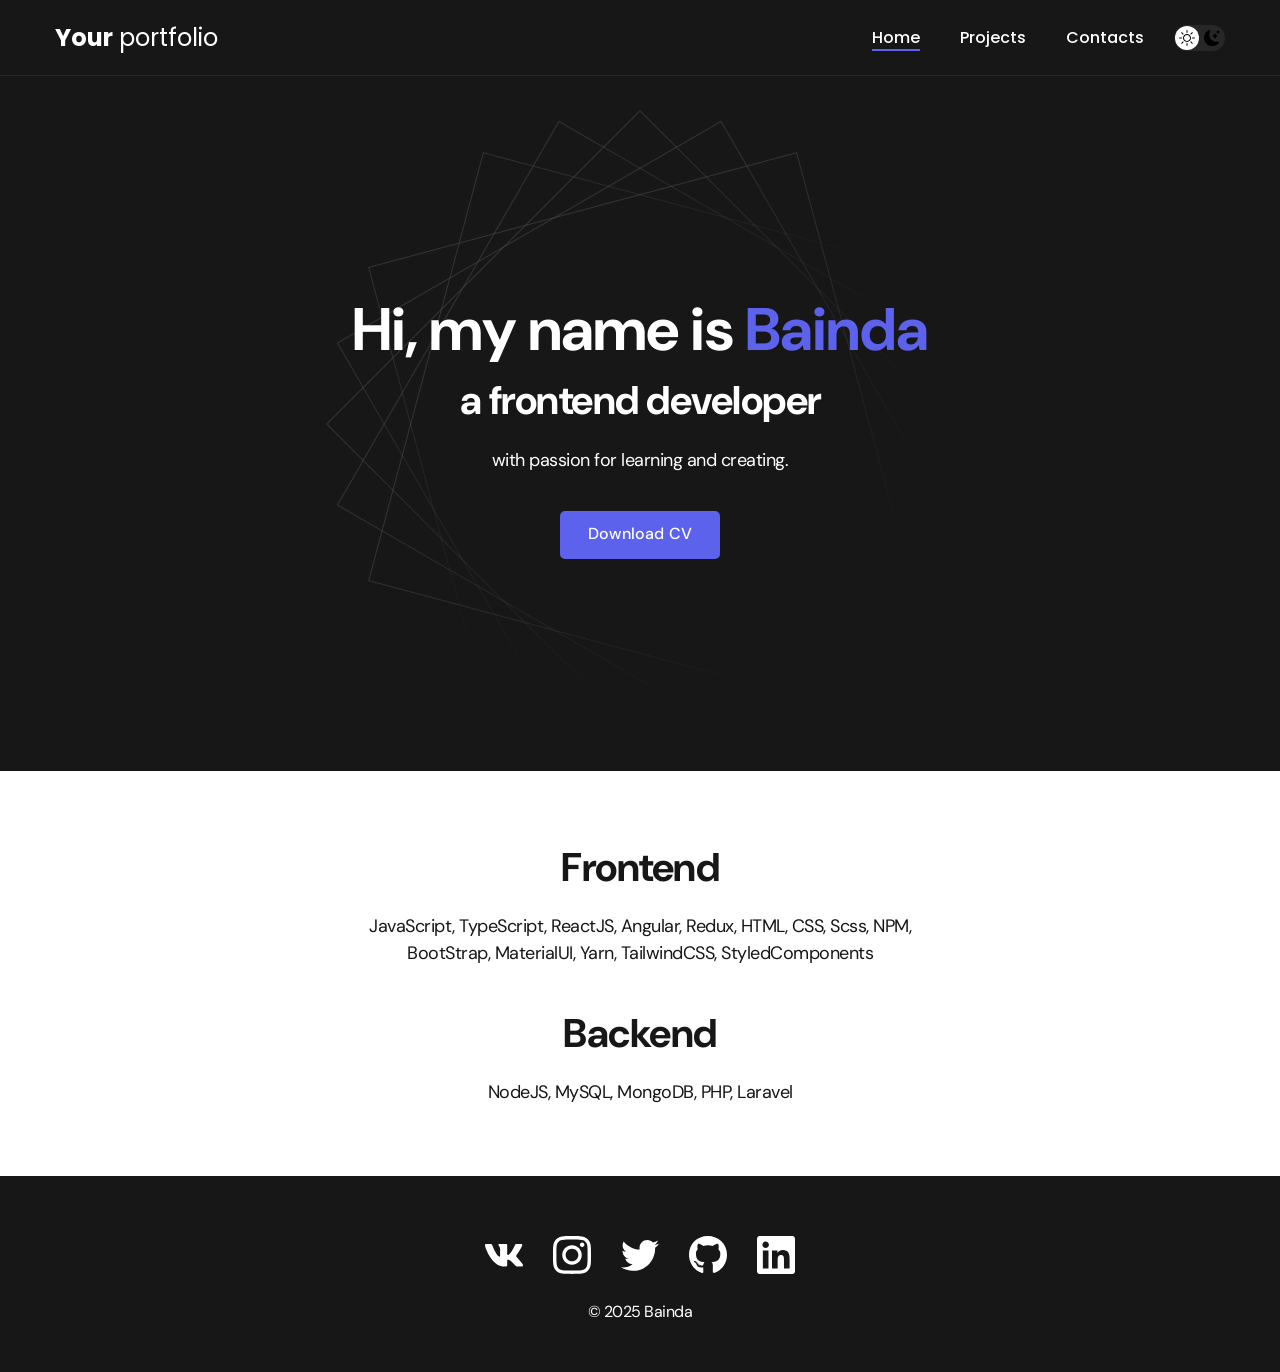
==== index.html @ 2c96b7da "该提交初始化了项目，添加了必要的文件和目录。" ====
<!DOCTYPE html>
<html lang="en">
  <head>
    <!-- Meta tags for character set, compatibility, and responsive design -->
    <meta charset="UTF-8" />
    <meta http-equiv="X-UA-Compatible" content="IE=edge" />
    <meta name="viewport" content="width=device-width, initial-scale=1.0" />
    <title>Your Portfolio</title>
    <!-- Link to external CSS file -->
    <link rel="stylesheet" href="./css/main.css" />
  </head>
  <body>
    <!-- Navigation bar -->
    <nav class="nav">
      <div class="container">
        <div class="nav-row">
          <!-- Logo with link to the homepage -->
          <a href="./index.html" class="logo"
            ><strong>Your</strong> portfolio</a
          >

          <!-- Dark mode toggle button -->
          <button class="dark-mode-btn">
            <!-- Icons for light and dark mode -->
            <img
              src="./img/icons/sun.svg"
              alt="Light mode"
              class="dark-mode-btn__icon"
            />
            <img
              src="./img/icons/moon.svg"
              alt="Dark mode"
              class="dark-mode-btn__icon"
            />
          </button>

          <!-- Navigation links -->
          <ul class="nav-list">
            <li class="nav-list__item">
              <a
                href="./index.html"
                class="nav-list__link nav-list__link--active"
                >Home</a
              >
            </li>
            <li class="nav-list__item">
              <a href="./projects.html" class="nav-list__link">Projects</a>
            </li>
            <li class="nav-list__item">
              <a href="./contacts.html" class="nav-list__link">Contacts</a>
            </li>
          </ul>
        </div>
      </div>
    </nav>

    <!-- Header section -->
    <header class="header">
      <div class="header__wrapper">
        <h1 class="header__title">
          <strong>Hi, my name is <em>Bainda</em></strong
          ><br />
          a frontend developer
        </h1>
        <div class="header__text">
          <p>with passion for learning and creating.</p>
        </div>
        <!-- Link to download CV -->
        <a href="./path/to/your-cv.pdf" class="btn" download>Download CV</a>
      </div>
    </header>

    <!-- Main content section -->
    <main class="section">
      <div class="container">
        <ul class="content-list">
          <!-- Frontend skills list -->
          <li class="content-list__item">
            <h2 class="title-2">Frontend</h2>
            <p>
              JavaScript, TypeScript, ReactJS, Angular, Redux, HTML, CSS, Scss,
              NPM, BootStrap, MaterialUI, Yarn, TailwindCSS, StyledComponents
            </p>
          </li>
          <!-- Backend skills list -->
          <li class="content-list__item">
            <h2 class="title-2">Backend</h2>
            <p>NodeJS, MySQL, MongoDB, PHP, Laravel</p>
          </li>
        </ul>
      </div>
    </main>

    <!-- Footer section -->
    <footer class="footer">
      <div class="container">
        <div class="footer__wrapper">
          <!-- Social media links -->
          <ul class="social">
            <li class="social__item">
              <a href="#!"><img src="./img/icons/vk.svg" alt="Link" /></a>
            </li>
            <li class="social__item">
              <a href="#!"
                ><img src="./img/icons/instagram.svg" alt="Link"
              /></a>
            </li>
            <li class="social__item">
              <a href="#!"><img src="./img/icons/twitter.svg" alt="Link" /></a>
            </li>
            <li class="social__item">
              <a href="#!"><img src="./img/icons/gitHub.svg" alt="Link" /></a>
            </li>
            <li class="social__item">
              <a href="#!"><img src="./img/icons/linkedIn.svg" alt="Link" /></a>
            </li>
          </ul>
          <!-- Copyright information -->
          <div class="copyright">
            <p>© 2025 Bainda</p>
          </div>
        </div>
      </div>
    </footer>

    <!-- Link to external JavaScript file -->
    <script src="./js/main.js"></script>
  </body>
</html>
---- css/main.css ----
@import "./reset.css";
@import url("https://fonts.googleapis.com/css2?family=DM+Sans:wght@400;500;700&family=Poppins:wght@400;500;700&display=swap");

:root {
  /* Colors */
  --blackpure: #000;
  --black: #171718;
  --black-border: #26292d;
  --white: #fff;
  --purple: #5c62ec;

  /* Nav */
  --nav-bg: var(--black);
  --nav-border: var(--black-border);
  --nav-text: var(--white);

  /* Header */
  --header-bg: var(--black);
  --header-text: var(--white);

  /* Footer */
  --footer-bg: var(--black);
  --footer-text: var(--white);

  /* Light mode */
  --page-bg: var(--white);
  --text-color: var(--black);
  --accent: var(--purple);
  --title-1: var(--accent);

  --project-card-bg: var(--white);
  --project-card-text: var(--black);
  --box-shadow: 0px 5px 35px rgba(0, 0, 0, 0.25);
}

.dark {
  /* Dark mode */
  --page-bg: #252526;
  --text-color: var(--white);

  --title-1: var(--white);

  --project-card-bg: var(--black);
  --project-card-text: var(--white);
  --box-shadow: 0px 5px 35px rgba(0, 0, 0, 0.8);
}

html,
body {
  display: flex;
  flex-direction: column;
  min-height: 100vh;

  font-family: "DM Sans", sans-serif;
  letter-spacing: -0.5px;

  /* Light mode */
  background-color: var(--page-bg);
  color: var(--text-color);
}

/* General */

.container {
  margin: 0 auto;
  padding: 0 15px;
  max-width: 1200px;
}

.none {
  display: none !important;
}

.section {
  padding: 70px 0;
}

.title-1 {
  margin-bottom: 60px;

  font-size: 60px;
  font-weight: 700;
  line-height: 1.3;
  color: var(--title-1);
  text-align: center;
}

.title-2 {
  margin-bottom: 20px;

  font-size: 40px;
  font-weight: 700;
  line-height: 1.3;
}

/* Nav */

.nav {
  padding: 20px 0;
  background-color: var(--nav-bg);
  border-bottom: 1px solid var(--nav-border);
  color: var(--nav-text);
  letter-spacing: normal;
}

.nav-row {
  display: flex;
  justify-content: flex-end;
  align-items: center;
  column-gap: 30px;
  row-gap: 20px;
  flex-wrap: wrap;
}

.logo {
  margin-right: auto;
  color: var(--nav-text);
  font-size: 24px;
  font-family: "Poppins", sans-serif;
}

.logo strong {
  font-weight: 700;
}

.nav-list {
  display: flex;
  flex-wrap: wrap;
  row-gap: 10px;
  align-items: center;
  column-gap: 40px;
  font-size: 16px;
  font-weight: 500;
  font-family: "Poppins", sans-serif;
}

.nav-list__link {
  color: var(--nav-text);
  transition: opacity 0.2s ease-in;
}

.nav-list__link:hover {
  opacity: 0.8;
}

.nav-list__link--active {
  position: relative;
}

.nav-list__link--active::before {
  content: "";

  position: absolute;
  left: 0;
  top: 100%;

  display: block;
  height: 2px;
  width: 100%;
  background-color: var(--accent);
}

/* Dark mode btn */

.dark-mode-btn {
  order: 9;

  position: relative;
  display: flex;
  justify-content: space-between;

  width: 51px;
  height: 26px;
  padding: 5px;

  border-radius: 50px;
  background-color: #272727;
}

.dark-mode-btn::before {
  content: "";

  position: absolute;
  top: 1px;
  left: 1px;

  display: block;
  width: 24px;
  height: 24px;

  border-radius: 50%;
  background-color: #fff;

  transition: left 0.2s ease-in;
}

.dark-mode-btn--active::before {
  left: 26px;
}

.dark-mode-btn__icon {
  position: relative;
  z-index: 9;
}

/* Header */

.header {
  padding: 40px 0;
  min-height: 695px;

  display: flex;
  justify-content: center;
  align-items: center;

  background-color: var(--header-bg);
  background-image: url("./../img/header-bg.png");
  background-repeat: no-repeat;
  background-size: auto;
  background-position: center center;

  color: var(--header-text);
  text-align: center;
}

.header__wrapper {
  padding: 0 15px;
  max-width: 660px;
}

.header__title {
  margin-bottom: 20px;
  font-size: 40px;
  font-weight: 700;
  line-height: 1.4;
}

.header__title strong {
  font-size: 60px;
  font-weight: 700;
}

.header__title em {
  font-style: normal;
  color: var(--accent);
}

.header__text {
  margin-bottom: 40px;
  font-size: 18px;
  line-height: 1.333;
}

.header__text p + p {
  margin-top: 0.5em;
}

/* Btn */

.btn {
  display: inline-block;
  height: 48px;
  padding: 12px 28px;

  border-radius: 5px;
  background-color: var(--accent);
  color: var(--white);
  letter-spacing: 0.15px;
  font-size: 16px;
  font-weight: 500;

  transition: opacity 0.2s ease-in;
}

.btn:hover {
  opacity: 0.8;
}

.btn:active {
  position: relative;
  top: 1px;
}

/* Btn outline */

.btn-outline {
  display: flex;
  column-gap: 10px;
  align-items: center;

  height: 48px;
  padding: 12px 20px;

  border-radius: 5px;
  border: 1px solid #000;
  background-color: #fff;
  color: #000;

  transition: opacity 0.2s ease-in;
}

.btn-outline:hover {
  opacity: 0.8;
}

.btn-outline:active {
  position: relative;
  top: 1px;
}

/* Projects  */

.projects {
  display: flex;
  justify-content: center;
  flex-wrap: wrap;
  column-gap: 30px;
  row-gap: 30px;
}

.project {
  max-width: 370px;
  background-color: var(--project-card-bg);
  box-shadow: var(--box-shadow);
  border-radius: 10px;
}

.project__img {
  border-radius: 10px;
}

.project__title {
  padding: 15px 20px 25px;
  font-weight: 700;
  font-size: 24px;
  line-height: 1.3;
  color: var(--project-card-text);
}

/* Project details */

.project-details {
  margin: 0 auto;
  max-width: 865px;

  display: flex;
  flex-direction: column;
  align-items: center;

  text-align: center;
}

.project-details__cover {
  max-width: 100%;
  margin-bottom: 40px;

  box-shadow: var(--box-shadow);
  border-radius: 10px;
}

.project-details__desc {
  margin-bottom: 30px;

  font-weight: 700;
  font-size: 24px;
  line-height: 1.3;
}

/* Content list */

.content-list {
  margin: 0 auto;
  max-width: 570px;
  display: flex;
  flex-direction: column;
  align-items: center;
  row-gap: 40px;
  text-align: center;
}

.content-list a {
  color: var(--accent);
}

.content-list__item {
  font-size: 18px;
  line-height: 1.5;
}

.content-list__item p + p {
  margin-top: 0.5em;
}

/* Footer */

.footer {
  margin-top: auto;
  padding: 60px 0 50px;
  background-color: var(--footer-bg);
  color: var(--footer-text);
}

.footer__wrapper {
  display: flex;
  flex-direction: column;
  align-items: center;
  row-gap: 27px;
}

.social {
  display: flex;
  column-gap: 30px;
  align-items: center;
}

.copyright {
  font-size: 16px;
}

.copyright p + p {
  margin-top: 0.5em;
}

@media (max-width: 620px) {
  /* Header  */

  .header {
    min-height: unset;
  }

  .header__title {
    font-size: 30px;
  }

  .header__title strong {
    font-size: 40px;
  }

  /* Nav */

  .nav-row {
    justify-content: space-between;
  }

  .dark-mode-btn {
    order: 0;
  }

  /* General */

  .section {
    padding: 40px 0;
  }

  .title-1 {
    margin-bottom: 30px;
    font-size: 40px;
  }

  .title-2 {
    margin-bottom: 10px;
    font-size: 30px;
  }

  /* Projects */

  .project__title {
    font-size: 22px;
  }

  /* Project page */

  .project-details__desc {
    margin-bottom: 20px;
    font-size: 22px;
  }

  /* Content List */

  .content-list {
    row-gap: 20px;
  }

  .content-list__item {
    font-size: 16px;
  }

  /* Footer */

  .footer {
    padding: 40px 0 30px;
  }

  .footer__wrapper {
    row-gap: 20px;
  }

  /* Social */

  .social {
    column-gap: 20px;
  }

  .social__item {
    width: 28px;
  }
}

/* Custom scrollbar styles */
::-webkit-scrollbar {
  width: 8px;
}

::-webkit-scrollbar-track {
  background: #1a1a1a;
}

::-webkit-scrollbar-thumb {
  background: #333;
  border-radius: 8px;
  box-shadow: 0 0 4px rgba(0, 0, 0, 0.5);
}

::-webkit-scrollbar-thumb:hover {
  background: #4d4d4d;
}
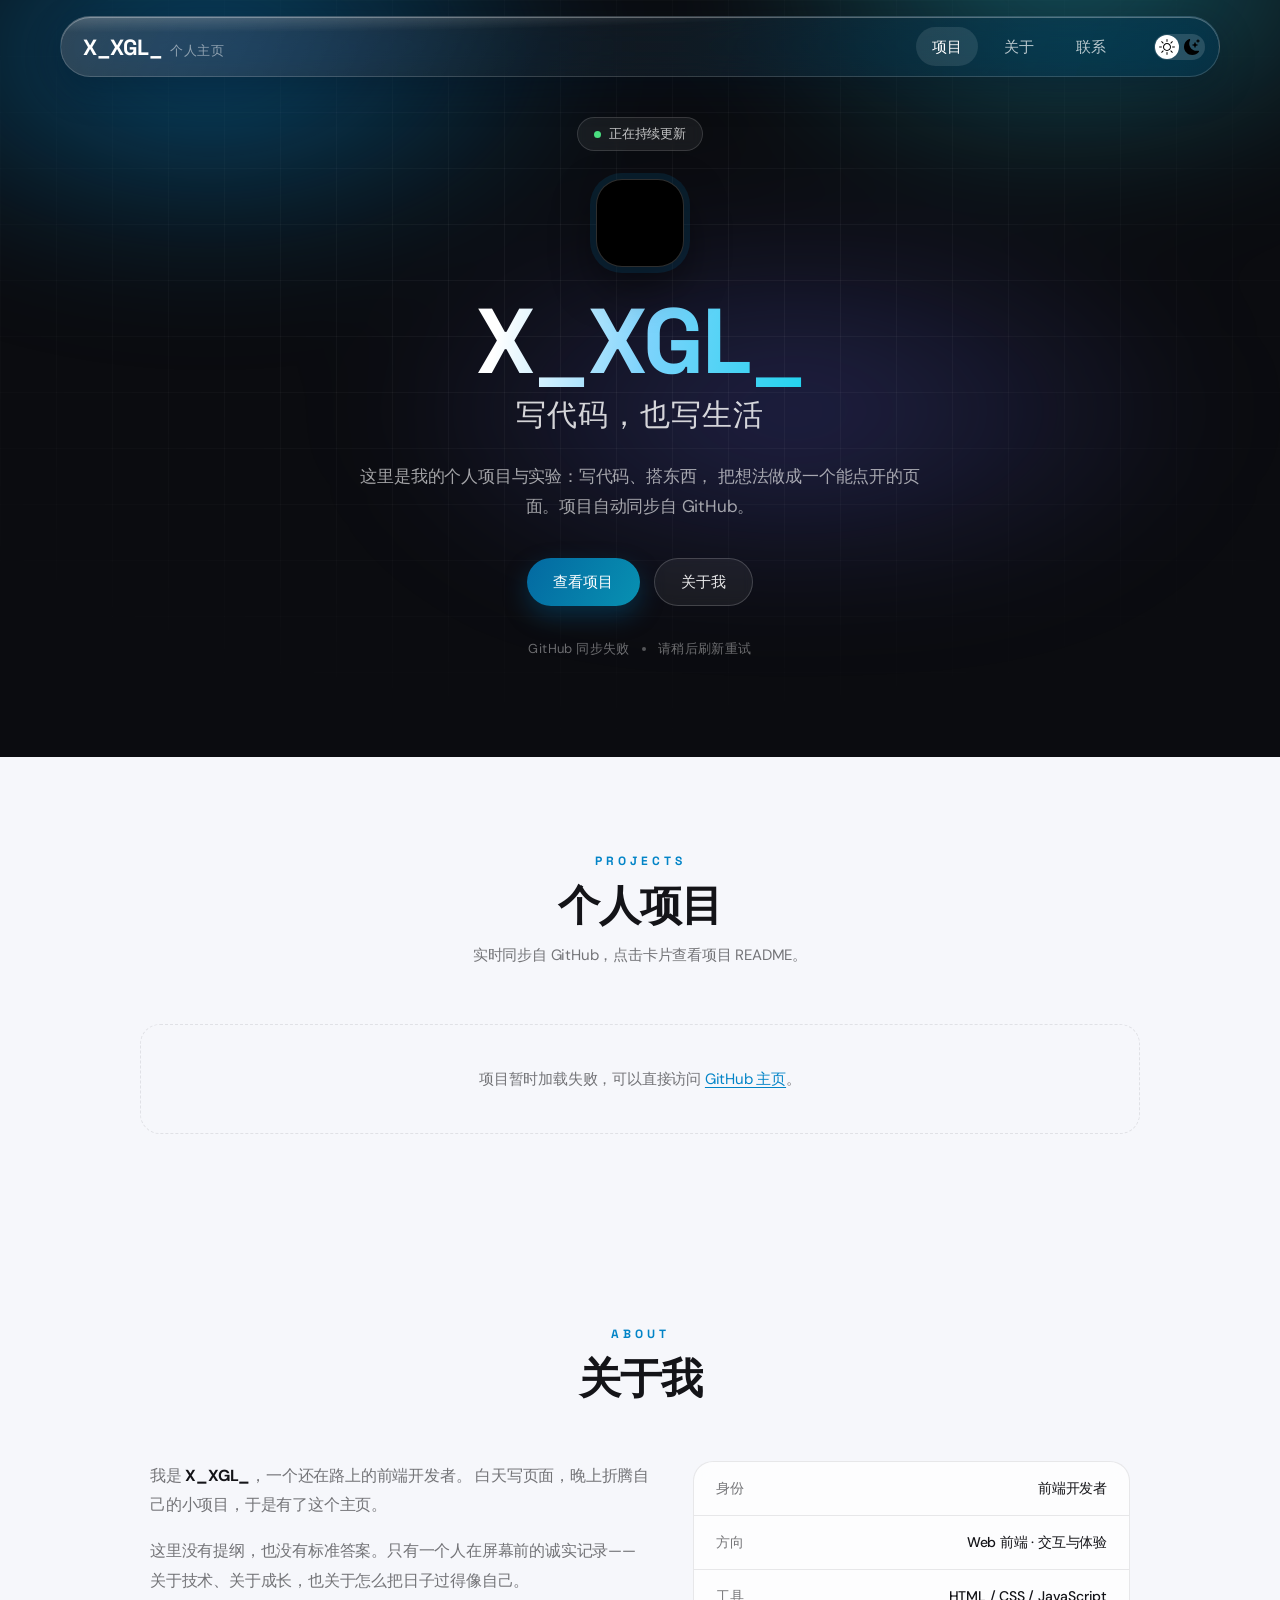
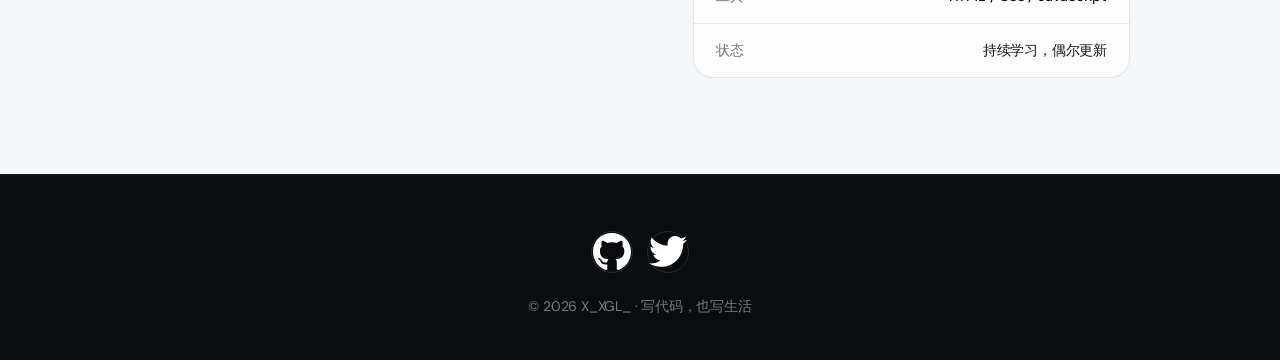
==== commit 3ca3dd94: "重构网站" ====
--- a/index.html
+++ b/index.html
@@ -1,11 +1,14 @@
 <!DOCTYPE html>
-<html lang="en">
+<html lang="zh-CN">
   <head>
     <!-- Meta tags for character set, compatibility, and responsive design -->
     <meta charset="UTF-8" />
     <meta http-equiv="X-UA-Compatible" content="IE=edge" />
     <meta name="viewport" content="width=device-width, initial-scale=1.0" />
-    <title>Your Portfolio</title>
+    <meta name="description" content="X_XGL_ 的个人主页：前端项目与实验记录。" />
+    <title>X_XGL_ | 个人主页</title>
+    <!-- Favicon -->
+    <link rel="icon" type="image/svg+xml" href="./img.svg" />
     <!-- Link to external CSS file -->
     <link rel="stylesheet" href="./css/main.css" />
   </head>
@@ -16,8 +19,25 @@
         <div class="nav-row">
           <!-- Logo with link to the homepage -->
           <a href="./index.html" class="logo"
-            ><strong>Your</strong> portfolio</a
+            ><strong>X_XGL_</strong><span class="logo__sub">个人主页</span></a
           >
+
+          <!-- Navigation links -->
+          <ul class="nav-list">
+            <li class="nav-list__item">
+              <a
+                href="#projects"
+                class="nav-list__link nav-list__link--active"
+                >项目</a
+              >
+            </li>
+            <li class="nav-list__item">
+              <a href="#about" class="nav-list__link">关于</a>
+            </li>
+            <li class="nav-list__item">
+              <a href="./contacts.html" class="nav-list__link">联系</a>
+            </li>
+          </ul>
 
           <!-- Dark mode toggle button -->
           <button class="dark-mode-btn">
@@ -33,63 +53,127 @@
               class="dark-mode-btn__icon"
             />
           </button>
-
-          <!-- Navigation links -->
-          <ul class="nav-list">
-            <li class="nav-list__item">
-              <a
-                href="./index.html"
-                class="nav-list__link nav-list__link--active"
-                >Home</a
-              >
-            </li>
-            <li class="nav-list__item">
-              <a href="./projects.html" class="nav-list__link">Projects</a>
-            </li>
-            <li class="nav-list__item">
-              <a href="./contacts.html" class="nav-list__link">Contacts</a>
-            </li>
-          </ul>
         </div>
       </div>
     </nav>
 
-    <!-- Header section -->
-    <header class="header">
-      <div class="header__wrapper">
-        <h1 class="header__title">
-          <strong>Hi, my name is <em>Bainda</em></strong
-          ><br />
-          a frontend developer
+    <!-- Hero section -->
+    <header class="hero">
+      <div class="hero__glow" aria-hidden="true"></div>
+      <div class="hero__grid-bg" aria-hidden="true"></div>
+      <div class="container hero__inner">
+        <div class="hero__badge">
+          <span class="hero__dot"></span>正在持续更新
+        </div>
+        <img src="./img.svg" alt="X_XGL_ 头像" class="hero__avatar" />
+        <h1 class="hero__title">
+          <span class="hero__name">X_XGL_</span>
+          <span class="hero__line">写代码，也写生活</span>
         </h1>
-        <div class="header__text">
-          <p>with passion for learning and creating.</p>
-        </div>
-        <!-- Link to download CV -->
-        <a href="./path/to/your-cv.pdf" class="btn" download>Download CV</a>
+        <p class="hero__desc">
+          这里是我的个人项目与实验：写代码、搭东西，
+          把想法做成一个能点开的页面。项目自动同步自 GitHub。
+        </p>
+        <div class="hero__actions">
+          <a class="btn" href="#projects">查看项目</a>
+          <a class="btn btn-ghost" href="#about">关于我</a>
+        </div>
+        <div class="hero__meta">
+          <span id="heroUpdated">正在同步 GitHub</span>
+          <span class="hero__meta-divider"></span>
+          <span id="heroCount">项目加载中…</span>
+        </div>
       </div>
     </header>
 
-    <!-- Main content section -->
-    <main class="section">
-      <div class="container">
-        <ul class="content-list">
-          <!-- Frontend skills list -->
-          <li class="content-list__item">
-            <h2 class="title-2">Frontend</h2>
-            <p>
-              JavaScript, TypeScript, ReactJS, Angular, Redux, HTML, CSS, Scss,
-              NPM, BootStrap, MaterialUI, Yarn, TailwindCSS, StyledComponents
+    <!-- Projects -->
+    <main>
+      <section class="section" id="projects">
+        <div class="container">
+          <div class="section-head reveal">
+            <p class="section-eyebrow">PROJECTS</p>
+            <h2 class="section-title">个人项目</h2>
+            <p class="section-sub">
+              实时同步自 GitHub，点击卡片查看项目 README。
             </p>
-          </li>
-          <!-- Backend skills list -->
-          <li class="content-list__item">
-            <h2 class="title-2">Backend</h2>
-            <p>NodeJS, MySQL, MongoDB, PHP, Laravel</p>
-          </li>
-        </ul>
-      </div>
+          </div>
+
+          <div class="posts" id="projectGrid">
+            <div class="posts__status">正在从 GitHub 加载项目…</div>
+          </div>
+        </div>
+      </section>
+
+      <!-- About -->
+      <section class="section about" id="about">
+        <div class="container">
+          <div class="section-head reveal">
+            <p class="section-eyebrow">ABOUT</p>
+            <h2 class="section-title">关于我</h2>
+          </div>
+          <div class="about__grid reveal">
+            <div class="about__text">
+              <p>
+                我是 <strong>X_XGL_</strong>，一个还在路上的前端开发者。
+                白天写页面，晚上折腾自己的小项目，于是有了这个主页。
+              </p>
+              <p>
+                这里没有提纲，也没有标准答案。只有一个人在屏幕前的诚实记录——
+                关于技术、关于成长，也关于怎么把日子过得像自己。
+              </p>
+            </div>
+            <ul class="about__facts">
+              <li><span>身份</span><strong>前端开发者</strong></li>
+              <li><span>方向</span><strong>Web 前端 · 交互与体验</strong></li>
+              <li><span>工具</span><strong>HTML / CSS / JavaScript</strong></li>
+              <li><span>状态</span><strong>持续学习，偶尔更新</strong></li>
+            </ul>
+          </div>
+        </div>
+      </section>
     </main>
+
+    <!-- Project detail modal -->
+    <div class="modal" id="projectModal" aria-hidden="true">
+      <div class="modal__backdrop" data-close></div>
+      <div
+        class="modal__panel"
+        role="dialog"
+        aria-modal="true"
+        aria-labelledby="modalTitle"
+      >
+        <button class="modal__close" data-close aria-label="关闭">
+          <svg viewBox="0 0 24 24" aria-hidden="true">
+            <path
+              d="M6 6l12 12M18 6L6 18"
+              stroke="currentColor"
+              stroke-width="2"
+              stroke-linecap="round"
+              fill="none"
+            />
+          </svg>
+        </button>
+
+        <div class="modal__head">
+          <p class="modal__eyebrow" id="modalLang">PROJECT</p>
+          <h2 class="modal__title" id="modalTitle">项目</h2>
+          <p class="modal__desc" id="modalDesc"></p>
+          <div class="modal__actions">
+            <a
+              class="btn"
+              id="modalRepo"
+              href="https://github.com/Liu134921"
+              target="_blank"
+              rel="noopener"
+              >在 GitHub 查看</a
+            >
+            <span class="modal__stars" id="modalStars"></span>
+          </div>
+        </div>
+
+        <div class="modal__readme" id="modalReadme"></div>
+      </div>
+    </div>
 
     <!-- Footer section -->
     <footer class="footer">
@@ -98,26 +182,22 @@
           <!-- Social media links -->
           <ul class="social">
             <li class="social__item">
-              <a href="#!"><img src="./img/icons/vk.svg" alt="Link" /></a>
+              <a
+                href="https://github.com/Liu134921"
+                target="_blank"
+                rel="noopener"
+                ><img src="./img/icons/gitHub.svg" alt="GitHub"
+              /></a>
             </li>
             <li class="social__item">
-              <a href="#!"
-                ><img src="./img/icons/instagram.svg" alt="Link"
+              <a href="./contacts.html"
+                ><img src="./img/icons/twitter.svg" alt="联系我"
               /></a>
-            </li>
-            <li class="social__item">
-              <a href="#!"><img src="./img/icons/twitter.svg" alt="Link" /></a>
-            </li>
-            <li class="social__item">
-              <a href="#!"><img src="./img/icons/gitHub.svg" alt="Link" /></a>
-            </li>
-            <li class="social__item">
-              <a href="#!"><img src="./img/icons/linkedIn.svg" alt="Link" /></a>
             </li>
           </ul>
           <!-- Copyright information -->
           <div class="copyright">
-            <p>© 2025 Bainda</p>
+            <p>© 2026 X_XGL_ · 写代码，也写生活</p>
           </div>
         </div>
       </div>
--- a/css/main.css
+++ b/css/main.css
@@ -1,48 +1,64 @@
 @import "./reset.css";
-@import url("https://fonts.googleapis.com/css2?family=DM+Sans:wght@400;500;700&family=Poppins:wght@400;500;700&display=swap");
+@import url("https://fonts.googleapis.com/css2?family=DM+Sans:wght@400;500;700&family=Poppins:wght@500;600;700&family=Space+Grotesk:wght@500;700&display=swap");
 
 :root {
   /* Colors */
   --blackpure: #000;
-  --black: #171718;
+  --black: #0e0f13;
   --black-border: #26292d;
   --white: #fff;
-  --purple: #5c62ec;
+  --accent: #0284c7;
+  --accent-2: #0891b2;
+  --accent-rgb: 2, 132, 199;
 
   /* Nav */
-  --nav-bg: var(--black);
-  --nav-border: var(--black-border);
+  --nav-bg: rgba(14, 15, 19, 0.72);
+  --nav-border: rgba(255, 255, 255, 0.08);
   --nav-text: var(--white);
 
   /* Header */
-  --header-bg: var(--black);
+  --header-bg: #0b0c10;
   --header-text: var(--white);
 
   /* Footer */
-  --footer-bg: var(--black);
+  --footer-bg: #0b0c10;
   --footer-text: var(--white);
 
   /* Light mode */
-  --page-bg: var(--white);
-  --text-color: var(--black);
-  --accent: var(--purple);
-  --title-1: var(--accent);
-
-  --project-card-bg: var(--white);
-  --project-card-text: var(--black);
-  --box-shadow: 0px 5px 35px rgba(0, 0, 0, 0.25);
+  --page-bg: #f6f7fb;
+  --text-color: #141418;
+  --muted: rgba(20, 20, 24, 0.58);
+  --title-1: #141418;
+
+  --surface: rgba(255, 255, 255, 0.72);
+  --surface-solid: #fff;
+  --border: rgba(20, 20, 24, 0.09);
+  --shadow: 0 18px 40px rgba(20, 20, 40, 0.08);
+  --project-card-bg: var(--surface-solid);
+  --project-card-text: #141418;
+  --box-shadow: var(--shadow);
 }
 
 .dark {
-  /* Dark mode */
-  --page-bg: #252526;
-  --text-color: var(--white);
-
-  --title-1: var(--white);
-
-  --project-card-bg: var(--black);
-  --project-card-text: var(--white);
-  --box-shadow: 0px 5px 35px rgba(0, 0, 0, 0.8);
+  --page-bg: #0e0f13;
+  --text-color: #f2f3f7;
+  --muted: rgba(242, 243, 247, 0.6);
+  --title-1: #f2f3f7;
+  --accent: #38bdf8;
+  --accent-2: #22d3ee;
+  --accent-rgb: 56, 189, 248;
+
+  --surface: rgba(255, 255, 255, 0.045);
+  --surface-solid: #17181d;
+  --border: rgba(255, 255, 255, 0.09);
+  --shadow: 0 18px 40px rgba(0, 0, 0, 0.5);
+  --project-card-bg: var(--surface-solid);
+  --project-card-text: #f2f3f7;
+  --box-shadow: var(--shadow);
+}
+
+html {
+  scroll-behavior: smooth;
 }
 
 html,
@@ -52,19 +68,20 @@
   min-height: 100vh;
 
   font-family: "DM Sans", sans-serif;
-  letter-spacing: -0.5px;
-
-  /* Light mode */
+  letter-spacing: -0.2px;
+
   background-color: var(--page-bg);
   color: var(--text-color);
+  transition: background-color 0.3s ease, color 0.3s ease;
 }
 
 /* General */
 
 .container {
   margin: 0 auto;
-  padding: 0 15px;
-  max-width: 1200px;
+  padding: 0 24px;
+  width: 100%;
+  max-width: 1160px;
 }
 
 .none {
@@ -72,99 +89,148 @@
 }
 
 .section {
-  padding: 70px 0;
+  padding: 96px 0;
+}
+
+section[id] {
+  scroll-margin-top: 110px;
 }
 
 .title-1 {
-  margin-bottom: 60px;
-
-  font-size: 60px;
+  margin-bottom: 56px;
+  font-family: "Space Grotesk", sans-serif;
+  font-size: clamp(36px, 5vw, 56px);
+  font-weight: 700;
+  line-height: 1.2;
+  letter-spacing: -1px;
+  text-align: center;
+}
+
+.title-2 {
+  margin-bottom: 18px;
+  font-family: "Space Grotesk", sans-serif;
+  font-size: 32px;
   font-weight: 700;
   line-height: 1.3;
-  color: var(--title-1);
-  text-align: center;
-}
-
-.title-2 {
-  margin-bottom: 20px;
-
-  font-size: 40px;
-  font-weight: 700;
-  line-height: 1.3;
 }
 
 /* Nav */
 
 .nav {
-  padding: 20px 0;
-  background-color: var(--nav-bg);
-  border-bottom: 1px solid var(--nav-border);
+  position: fixed;
+  top: 16px;
+  left: 50%;
+  z-index: 100;
+  width: min(1160px, calc(100% - 32px));
+  padding: 10px 14px 10px 22px;
+  border: 1px solid rgba(255, 255, 255, 0.16);
+  border-radius: 999px;
+  background-image: linear-gradient(
+    115deg,
+    rgba(255, 255, 255, 0.16),
+    rgba(255, 255, 255, 0.04) 42%,
+    rgba(var(--accent-rgb), 0.16)
+  );
+  background-color: rgba(8, 18, 28, 0.4);
+  backdrop-filter: blur(22px) saturate(180%);
+  -webkit-backdrop-filter: blur(22px) saturate(180%);
+  box-shadow: inset 0 1px 0 rgba(255, 255, 255, 0.3),
+    0 12px 36px rgba(3, 20, 38, 0.32);
   color: var(--nav-text);
   letter-spacing: normal;
+  transform: translateX(-50%);
+  transition: top 0.25s ease, background-color 0.25s ease,
+    box-shadow 0.25s ease;
+}
+
+.nav::after {
+  content: "";
+  position: absolute;
+  inset: 0;
+  border-radius: inherit;
+  background-image: radial-gradient(
+    130% 120% at 8% -40%,
+    rgba(255, 255, 255, 0.42),
+    transparent 55%
+  );
+  mix-blend-mode: screen;
+  pointer-events: none;
+}
+
+.nav > .container {
+  position: relative;
+  z-index: 1;
+  padding: 0;
+  max-width: none;
+}
+
+.nav--scrolled {
+  top: 10px;
+  background-color: rgba(6, 16, 26, 0.62);
+  box-shadow: inset 0 1px 0 rgba(255, 255, 255, 0.22),
+    0 16px 42px rgba(3, 20, 38, 0.45);
 }
 
 .nav-row {
   display: flex;
-  justify-content: flex-end;
-  align-items: center;
-  column-gap: 30px;
-  row-gap: 20px;
+  align-items: center;
+  gap: 20px 32px;
   flex-wrap: wrap;
 }
 
 .logo {
+  display: flex;
+  align-items: baseline;
+  gap: 8px;
   margin-right: auto;
   color: var(--nav-text);
-  font-size: 24px;
-  font-family: "Poppins", sans-serif;
+  font-family: "Space Grotesk", sans-serif;
+  font-size: 22px;
 }
 
 .logo strong {
   font-weight: 700;
+  letter-spacing: -0.5px;
+}
+
+.logo__sub {
+  font-family: "DM Sans", sans-serif;
+  font-size: 13px;
+  letter-spacing: 0.5px;
+  color: rgba(255, 255, 255, 0.5);
 }
 
 .nav-list {
   display: flex;
   flex-wrap: wrap;
-  row-gap: 10px;
-  align-items: center;
-  column-gap: 40px;
-  font-size: 16px;
+  align-items: center;
+  gap: 10px;
+  font-size: 15px;
   font-weight: 500;
   font-family: "Poppins", sans-serif;
 }
 
 .nav-list__link {
-  color: var(--nav-text);
-  transition: opacity 0.2s ease-in;
+  display: inline-block;
+  padding: 8px 16px;
+  border-radius: 999px;
+  color: rgba(255, 255, 255, 0.72);
+  transition: color 0.2s ease, background-color 0.2s ease;
 }
 
 .nav-list__link:hover {
-  opacity: 0.8;
+  color: #fff;
+  background-color: rgba(255, 255, 255, 0.07);
 }
 
 .nav-list__link--active {
-  position: relative;
-}
-
-.nav-list__link--active::before {
-  content: "";
-
-  position: absolute;
-  left: 0;
-  top: 100%;
-
-  display: block;
-  height: 2px;
-  width: 100%;
-  background-color: var(--accent);
+  color: #fff;
+  background-color: rgba(255, 255, 255, 0.1);
 }
 
 /* Dark mode btn */
 
 .dark-mode-btn {
-  order: 9;
-
   position: relative;
   display: flex;
   justify-content: space-between;
@@ -174,7 +240,7 @@
   padding: 5px;
 
   border-radius: 50px;
-  background-color: #272727;
+  background-color: rgba(255, 255, 255, 0.14);
 }
 
 .dark-mode-btn::before {
@@ -203,82 +269,236 @@
   z-index: 9;
 }
 
-/* Header */
-
-.header {
-  padding: 40px 0;
-  min-height: 695px;
-
-  display: flex;
-  justify-content: center;
-  align-items: center;
-
+/* Hero */
+
+.hero {
+  position: relative;
+  overflow: hidden;
+  padding: clamp(96px, 13vh, 140px) 0 clamp(70px, 11vh, 120px);
   background-color: var(--header-bg);
-  background-image: url("./../img/header-bg.png");
-  background-repeat: no-repeat;
-  background-size: auto;
-  background-position: center center;
-
   color: var(--header-text);
   text-align: center;
 }
 
-.header__wrapper {
-  padding: 0 15px;
-  max-width: 660px;
-}
-
-.header__title {
-  margin-bottom: 20px;
-  font-size: 40px;
+.hero__glow {
+  position: absolute;
+  inset: -20% -10% auto;
+  height: 720px;
+  background: radial-gradient(
+      38% 45% at 22% 28%,
+      rgba(var(--accent-rgb), 0.5),
+      transparent 70%
+    ),
+    radial-gradient(
+      34% 42% at 78% 18%,
+      rgba(34, 211, 238, 0.38),
+      transparent 70%
+    ),
+    radial-gradient(
+      40% 40% at 60% 78%,
+      rgba(99, 102, 241, 0.26),
+      transparent 70%
+    );
+  filter: blur(60px);
+  animation: floatGlow 14s ease-in-out infinite alternate;
+}
+
+.hero__grid-bg {
+  position: absolute;
+  inset: 0;
+  background-image: linear-gradient(
+      to right,
+      rgba(255, 255, 255, 0.045) 1px,
+      transparent 1px
+    ),
+    linear-gradient(to bottom, rgba(255, 255, 255, 0.045) 1px, transparent 1px);
+  background-size: 56px 56px;
+  mask-image: radial-gradient(70% 60% at 50% 40%, #000 20%, transparent 100%);
+  -webkit-mask-image: radial-gradient(
+    70% 60% at 50% 40%,
+    #000 20%,
+    transparent 100%
+  );
+}
+
+@keyframes floatGlow {
+  0% {
+    transform: translate3d(0, 0, 0) scale(1);
+  }
+  100% {
+    transform: translate3d(2%, 4%, 0) scale(1.08);
+  }
+}
+
+.hero__inner {
+  position: relative;
+  z-index: 1;
+  display: flex;
+  flex-direction: column;
+  align-items: center;
+}
+
+.hero__badge {
+  display: inline-flex;
+  align-items: center;
+  gap: 8px;
+  margin-bottom: 28px;
+  padding: 7px 16px;
+  border: 1px solid rgba(255, 255, 255, 0.14);
+  border-radius: 999px;
+  background-color: rgba(255, 255, 255, 0.06);
+  backdrop-filter: blur(6px);
+  font-size: 13px;
+  color: rgba(255, 255, 255, 0.75);
+}
+
+.hero__dot {
+  width: 7px;
+  height: 7px;
+  border-radius: 50%;
+  background-color: #4ade80;
+  box-shadow: 0 0 0 0 rgba(74, 222, 128, 0.7);
+  animation: pulseDot 2s infinite;
+}
+
+@keyframes pulseDot {
+  0% {
+    box-shadow: 0 0 0 0 rgba(74, 222, 128, 0.55);
+  }
+  70% {
+    box-shadow: 0 0 0 8px rgba(74, 222, 128, 0);
+  }
+  100% {
+    box-shadow: 0 0 0 0 rgba(74, 222, 128, 0);
+  }
+}
+
+.hero__avatar {
+  width: 88px;
+  height: 88px;
+  margin-bottom: 28px;
+  border-radius: 26px;
+  border: 1px solid rgba(255, 255, 255, 0.18);
+  background-color: #000;
+  box-shadow: 0 0 0 6px rgba(var(--accent-rgb), 0.14),
+    0 18px 40px rgba(0, 0, 0, 0.5);
+  animation: avatarIn 0.8s cubic-bezier(0.2, 0.7, 0.2, 1) both;
+}
+
+@keyframes avatarIn {
+  from {
+    opacity: 0;
+    transform: translateY(14px) scale(0.96);
+  }
+  to {
+    opacity: 1;
+    transform: none;
+  }
+}
+
+.hero__title {
+  display: flex;
+  flex-direction: column;
+  gap: 6px;
+  margin-bottom: 24px;
+}
+
+.hero__name {
+  font-family: "Space Grotesk", sans-serif;
+  font-size: clamp(48px, 9vw, 92px);
   font-weight: 700;
-  line-height: 1.4;
-}
-
-.header__title strong {
-  font-size: 60px;
-  font-weight: 700;
-}
-
-.header__title em {
-  font-style: normal;
-  color: var(--accent);
-}
-
-.header__text {
-  margin-bottom: 40px;
-  font-size: 18px;
-  line-height: 1.333;
-}
-
-.header__text p + p {
-  margin-top: 0.5em;
+  line-height: 1;
+  letter-spacing: -2px;
+  background: linear-gradient(100deg, #fff 8%, #7dd3fc 52%, #22d3ee 100%);
+  -webkit-background-clip: text;
+  background-clip: text;
+  color: transparent;
+}
+
+.hero__line {
+  font-family: "Poppins", sans-serif;
+  font-size: clamp(20px, 3vw, 30px);
+  font-weight: 500;
+  color: rgba(255, 255, 255, 0.82);
+  letter-spacing: 1px;
+}
+
+.hero__desc {
+  max-width: 560px;
+  margin-bottom: 36px;
+  font-size: 17px;
+  line-height: 1.75;
+  color: rgba(255, 255, 255, 0.62);
+}
+
+.hero__actions {
+  display: flex;
+  flex-wrap: wrap;
+  justify-content: center;
+  gap: 14px;
+}
+
+.hero__meta {
+  display: flex;
+  align-items: center;
+  gap: 12px;
+  margin-top: 34px;
+  font-size: 13px;
+  letter-spacing: 0.4px;
+  color: rgba(255, 255, 255, 0.4);
+}
+
+.hero__meta-divider {
+  width: 4px;
+  height: 4px;
+  border-radius: 50%;
+  background-color: rgba(255, 255, 255, 0.3);
 }
 
 /* Btn */
 
 .btn {
-  display: inline-block;
+  display: inline-flex;
+  align-items: center;
+  justify-content: center;
   height: 48px;
-  padding: 12px 28px;
-
-  border-radius: 5px;
-  background-color: var(--accent);
+  padding: 0 26px;
+
+  border: none;
+  border-radius: 999px;
+  background-image: linear-gradient(120deg, #0369a1, #0891b2);
+  box-shadow: 0 10px 24px rgba(3, 105, 161, 0.35);
   color: var(--white);
-  letter-spacing: 0.15px;
-  font-size: 16px;
+  font-size: 15px;
   font-weight: 500;
-
-  transition: opacity 0.2s ease-in;
+  letter-spacing: 0.2px;
+
+  transition: transform 0.2s ease, box-shadow 0.2s ease, opacity 0.2s ease;
 }
 
 .btn:hover {
-  opacity: 0.8;
+  opacity: 0.94;
+  transform: translateY(-2px);
+  box-shadow: 0 14px 30px rgba(3, 105, 161, 0.45);
 }
 
 .btn:active {
-  position: relative;
-  top: 1px;
+  transform: translateY(0);
+}
+
+.btn-ghost {
+  background-image: none;
+  background-color: rgba(255, 255, 255, 0.06);
+  border: 1px solid rgba(255, 255, 255, 0.18);
+  box-shadow: none;
+  color: rgba(255, 255, 255, 0.9);
+  backdrop-filter: blur(6px);
+}
+
+.btn-ghost:hover {
+  opacity: 1;
+  background-color: rgba(255, 255, 255, 0.12);
+  box-shadow: none;
 }
 
 /* Btn outline */
@@ -291,10 +511,10 @@
   height: 48px;
   padding: 12px 20px;
 
-  border-radius: 5px;
-  border: 1px solid #000;
-  background-color: #fff;
-  color: #000;
+  border-radius: 999px;
+  border: 1px solid var(--border);
+  background-color: var(--surface-solid);
+  color: var(--text-color);
 
   transition: opacity 0.2s ease-in;
 }
@@ -308,32 +528,285 @@
   top: 1px;
 }
 
+/* Section head */
+
+.section-head {
+  max-width: 620px;
+  margin: 0 auto 56px;
+  text-align: center;
+}
+
+.section-eyebrow {
+  margin-bottom: 12px;
+  font-family: "Space Grotesk", sans-serif;
+  font-size: 12px;
+  font-weight: 700;
+  letter-spacing: 4px;
+  color: var(--accent);
+}
+
+.section-title {
+  margin-bottom: 12px;
+  font-family: "Space Grotesk", sans-serif;
+  font-size: clamp(30px, 4vw, 42px);
+  font-weight: 700;
+  line-height: 1.2;
+  letter-spacing: -1px;
+  color: var(--title-1);
+}
+
+.section-sub {
+  font-size: 15px;
+  line-height: 1.7;
+  color: var(--muted);
+}
+
+/* Post list */
+
+.posts {
+  display: grid;
+  grid-template-columns: repeat(2, minmax(0, 1fr));
+  gap: 20px;
+  max-width: 1000px;
+  margin: 0 auto;
+}
+
+.post {
+  position: relative;
+  display: flex;
+  flex-direction: column;
+  padding: 26px;
+  border: 1px solid var(--border);
+  border-radius: 20px;
+  background-color: var(--surface);
+  backdrop-filter: blur(10px);
+  -webkit-backdrop-filter: blur(10px);
+  transition: transform 0.3s cubic-bezier(0.2, 0.7, 0.2, 1),
+    border-color 0.3s ease, box-shadow 0.3s ease;
+}
+
+.post::after {
+  content: "";
+  position: absolute;
+  inset: 0;
+  border-radius: inherit;
+  background: linear-gradient(
+    140deg,
+    rgba(var(--accent-rgb), 0.16),
+    transparent 45%
+  );
+  opacity: 0;
+  pointer-events: none;
+  transition: opacity 0.3s ease;
+}
+
+.post:hover {
+  transform: translateY(-6px);
+  border-color: rgba(var(--accent-rgb), 0.45);
+  box-shadow: var(--shadow);
+}
+
+.post:hover::after {
+  opacity: 1;
+}
+
+.post--featured {
+  grid-column: span 2;
+  padding: 34px;
+  background-image: linear-gradient(
+    145deg,
+    rgba(var(--accent-rgb), 0.16),
+    rgba(var(--accent-rgb), 0.05) 45%,
+    transparent 70%
+  );
+}
+
+.post__top {
+  display: flex;
+  align-items: baseline;
+  justify-content: space-between;
+  gap: 12px;
+  margin-bottom: 16px;
+  font-size: 12px;
+  letter-spacing: 0.6px;
+  color: var(--muted);
+}
+
+.post__date strong {
+  margin-right: 8px;
+  font-family: "Space Grotesk", sans-serif;
+  font-size: 26px;
+  font-weight: 700;
+  color: var(--accent);
+}
+
+.post--featured .post__date strong {
+  font-size: 34px;
+}
+
+.post__time {
+  white-space: nowrap;
+}
+
+.post__title {
+  margin-bottom: 10px;
+  font-family: "Poppins", sans-serif;
+  font-size: 19px;
+  font-weight: 600;
+  line-height: 1.45;
+  letter-spacing: -0.3px;
+  color: var(--text-color);
+}
+
+.post--featured .post__title {
+  max-width: 620px;
+  font-size: 26px;
+}
+
+.post__title a {
+  color: inherit;
+  background-image: linear-gradient(currentColor, currentColor);
+  background-size: 0 1px;
+  background-position: 0 100%;
+  background-repeat: no-repeat;
+  transition: background-size 0.3s ease;
+}
+
+.post__title a:hover {
+  background-size: 100% 1px;
+}
+
+.post__excerpt {
+  margin-bottom: 20px;
+  font-size: 14.5px;
+  line-height: 1.75;
+  color: var(--muted);
+}
+
+.post--featured .post__excerpt {
+  max-width: 640px;
+  font-size: 15.5px;
+}
+
+.post__tags {
+  display: flex;
+  flex-wrap: wrap;
+  align-items: center;
+  gap: 8px;
+  margin-top: auto;
+}
+
+.post__tags span {
+  padding: 4px 11px;
+  border: 1px solid rgba(var(--accent-rgb), 0.2);
+  border-radius: 999px;
+  background-color: rgba(var(--accent-rgb), 0.1);
+  color: var(--accent);
+  font-size: 12px;
+}
+
+.post__arrow {
+  position: absolute;
+  right: 26px;
+  bottom: 26px;
+  font-size: 20px;
+  color: var(--accent);
+  opacity: 0;
+  transform: translateX(-8px);
+  transition: opacity 0.25s ease, transform 0.25s ease;
+}
+
+.post:hover .post__arrow {
+  opacity: 1;
+  transform: translateX(0);
+}
+
+/* About */
+
+.about__grid {
+  display: grid;
+  grid-template-columns: 1.15fr 1fr;
+  gap: 40px;
+  align-items: start;
+  max-width: 980px;
+  margin: 0 auto;
+}
+
+.about__text p {
+  margin-bottom: 16px;
+  font-size: 16px;
+  line-height: 1.85;
+  color: var(--muted);
+}
+
+.about__text strong {
+  color: var(--text-color);
+}
+
+.about__facts {
+  display: flex;
+  flex-direction: column;
+  border: 1px solid var(--border);
+  border-radius: 20px;
+  background-color: var(--surface);
+  backdrop-filter: blur(10px);
+  -webkit-backdrop-filter: blur(10px);
+  overflow: hidden;
+}
+
+.about__facts li {
+  display: flex;
+  justify-content: space-between;
+  gap: 16px;
+  padding: 17px 22px;
+  font-size: 14px;
+  border-bottom: 1px solid var(--border);
+}
+
+.about__facts li:last-child {
+  border-bottom: none;
+}
+
+.about__facts span {
+  color: var(--muted);
+}
+
+.about__facts strong {
+  font-weight: 500;
+  color: var(--text-color);
+  text-align: right;
+}
+
 /* Projects  */
 
 .projects {
-  display: flex;
-  justify-content: center;
-  flex-wrap: wrap;
-  column-gap: 30px;
-  row-gap: 30px;
+  display: grid;
+  grid-template-columns: repeat(auto-fill, minmax(300px, 1fr));
+  gap: 24px;
 }
 
 .project {
-  max-width: 370px;
-  background-color: var(--project-card-bg);
-  box-shadow: var(--box-shadow);
-  border-radius: 10px;
+  border: 1px solid var(--border);
+  background-color: var(--surface-solid);
+  box-shadow: var(--shadow);
+  border-radius: 18px;
+  transition: transform 0.3s ease, box-shadow 0.3s ease;
+}
+
+.project:hover {
+  transform: translateY(-4px);
 }
 
 .project__img {
-  border-radius: 10px;
+  width: 100%;
+  border-radius: 18px;
 }
 
 .project__title {
-  padding: 15px 20px 25px;
-  font-weight: 700;
-  font-size: 24px;
-  line-height: 1.3;
+  padding: 16px 20px 24px;
+  font-weight: 600;
+  font-size: 20px;
+  line-height: 1.35;
   color: var(--project-card-text);
 }
 
@@ -354,23 +827,23 @@
   max-width: 100%;
   margin-bottom: 40px;
 
-  box-shadow: var(--box-shadow);
-  border-radius: 10px;
+  box-shadow: var(--shadow);
+  border-radius: 18px;
 }
 
 .project-details__desc {
   margin-bottom: 30px;
 
-  font-weight: 700;
-  font-size: 24px;
-  line-height: 1.3;
+  font-weight: 600;
+  font-size: 22px;
+  line-height: 1.4;
 }
 
 /* Content list */
 
 .content-list {
   margin: 0 auto;
-  max-width: 570px;
+  max-width: 600px;
   display: flex;
   flex-direction: column;
   align-items: center;
@@ -383,8 +856,8 @@
 }
 
 .content-list__item {
-  font-size: 18px;
-  line-height: 1.5;
+  font-size: 17px;
+  line-height: 1.7;
 }
 
 .content-list__item p + p {
@@ -395,8 +868,9 @@
 
 .footer {
   margin-top: auto;
-  padding: 60px 0 50px;
+  padding: 56px 0 44px;
   background-color: var(--footer-bg);
+  border-top: 1px solid rgba(255, 255, 255, 0.07);
   color: var(--footer-text);
 }
 
@@ -404,105 +878,451 @@
   display: flex;
   flex-direction: column;
   align-items: center;
-  row-gap: 27px;
+  row-gap: 24px;
 }
 
 .social {
   display: flex;
-  column-gap: 30px;
-  align-items: center;
+  column-gap: 14px;
+  align-items: center;
+}
+
+.social__item a {
+  display: flex;
+  align-items: center;
+  justify-content: center;
+  width: 42px;
+  height: 42px;
+  border: 1px solid rgba(255, 255, 255, 0.12);
+  border-radius: 50%;
+  transition: background-color 0.2s ease, transform 0.2s ease;
+}
+
+.social__item a:hover {
+  background-color: rgba(255, 255, 255, 0.1);
+  transform: translateY(-2px);
 }
 
 .copyright {
-  font-size: 16px;
+  font-size: 14px;
+  color: rgba(255, 255, 255, 0.45);
 }
 
 .copyright p + p {
   margin-top: 0.5em;
 }
 
+/* Reveal animation */
+
+.reveal {
+  opacity: 0;
+  transform: translateY(24px);
+  transition: opacity 0.7s cubic-bezier(0.2, 0.7, 0.2, 1),
+    transform 0.7s cubic-bezier(0.2, 0.7, 0.2, 1);
+}
+
+.reveal.is-visible {
+  opacity: 1;
+  transform: none;
+}
+
+@media (max-width: 900px) {
+  .about__grid {
+    grid-template-columns: 1fr;
+    gap: 26px;
+  }
+}
+
 @media (max-width: 620px) {
-  /* Header  */
-
-  .header {
-    min-height: unset;
-  }
-
-  .header__title {
-    font-size: 30px;
-  }
-
-  .header__title strong {
-    font-size: 40px;
-  }
-
-  /* Nav */
-
-  .nav-row {
-    justify-content: space-between;
-  }
-
-  .dark-mode-btn {
-    order: 0;
-  }
-
-  /* General */
+  .container {
+    padding: 0 18px;
+  }
 
   .section {
-    padding: 40px 0;
+    padding: 64px 0;
+  }
+
+  .nav {
+    top: 10px;
+    width: calc(100% - 20px);
+    padding: 8px 10px 8px 16px;
+  }
+
+  .nav--scrolled {
+    top: 8px;
+  }
+
+  .logo {
+    font-size: 19px;
+  }
+
+  .logo__sub {
+    display: none;
+  }
+
+  .nav-list {
+    gap: 0;
+    font-size: 13.5px;
+  }
+
+  .nav-list__link {
+    padding: 6px 10px;
+  }
+
+  .hero__avatar {
+    width: 72px;
+    height: 72px;
+    margin-bottom: 22px;
+    border-radius: 22px;
+  }
+
+  .hero__desc {
+    font-size: 15.5px;
+  }
+
+  .hero__meta {
+    margin-top: 26px;
+    font-size: 12px;
+  }
+
+  .section-head {
+    margin-bottom: 32px;
+  }
+
+  .posts {
+    grid-template-columns: 1fr;
+  }
+
+  .post--featured {
+    grid-column: span 1;
+    padding: 26px;
+  }
+
+  .post {
+    padding: 22px;
+  }
+
+  .post--featured .post__title {
+    font-size: 21px;
+  }
+
+  .post__arrow {
+    display: none;
   }
 
   .title-1 {
-    margin-bottom: 30px;
-    font-size: 40px;
+    margin-bottom: 36px;
   }
 
   .title-2 {
-    margin-bottom: 10px;
-    font-size: 30px;
-  }
-
-  /* Projects */
-
-  .project__title {
-    font-size: 22px;
-  }
-
-  /* Project page */
-
-  .project-details__desc {
-    margin-bottom: 20px;
-    font-size: 22px;
-  }
-
-  /* Content List */
-
-  .content-list {
-    row-gap: 20px;
-  }
-
-  .content-list__item {
-    font-size: 16px;
-  }
-
-  /* Footer */
+    font-size: 26px;
+  }
 
   .footer {
-    padding: 40px 0 30px;
-  }
-
-  .footer__wrapper {
-    row-gap: 20px;
-  }
-
-  /* Social */
-
-  .social {
-    column-gap: 20px;
-  }
-
-  .social__item {
-    width: 28px;
+    padding: 40px 0 32px;
+  }
+}
+
+@media (prefers-reduced-motion: reduce) {
+  html {
+    scroll-behavior: auto;
+  }
+
+  .hero__glow,
+  .hero__dot,
+  .hero__avatar {
+    animation: none;
+  }
+
+  .reveal {
+    opacity: 1;
+    transform: none;
+    transition: none;
+  }
+}
+
+/* Project loading / error state */
+
+.posts__status {
+  grid-column: 1 / -1;
+  padding: 44px 24px;
+  border: 1px dashed var(--border);
+  border-radius: 20px;
+  color: var(--muted);
+  font-size: 15px;
+  text-align: center;
+}
+
+.posts__status a {
+  color: var(--accent);
+  text-decoration: underline;
+  text-underline-offset: 3px;
+}
+
+.post {
+  cursor: pointer;
+}
+
+/* Project modal */
+
+.modal {
+  position: fixed;
+  inset: 0;
+  z-index: 200;
+  display: flex;
+  align-items: center;
+  justify-content: center;
+  padding: 24px;
+  opacity: 0;
+  visibility: hidden;
+  transition: opacity 0.25s ease, visibility 0.25s ease;
+}
+
+.modal--open {
+  opacity: 1;
+  visibility: visible;
+}
+
+.modal__backdrop {
+  position: absolute;
+  inset: 0;
+  background-color: rgba(5, 6, 10, 0.72);
+  backdrop-filter: blur(6px);
+  -webkit-backdrop-filter: blur(6px);
+}
+
+.modal__panel {
+  position: relative;
+  width: min(880px, 100%);
+  max-height: min(88vh, 920px);
+  overflow-y: auto;
+  padding: 36px;
+  border: 1px solid var(--border);
+  border-radius: 24px;
+  background-color: var(--surface-solid);
+  color: var(--text-color);
+  box-shadow: 0 30px 80px rgba(0, 0, 0, 0.5);
+  transform: translateY(18px) scale(0.98);
+  transition: transform 0.3s cubic-bezier(0.2, 0.7, 0.2, 1);
+}
+
+.modal--open .modal__panel {
+  transform: none;
+}
+
+.modal__close {
+  position: absolute;
+  top: 18px;
+  right: 18px;
+  display: flex;
+  align-items: center;
+  justify-content: center;
+  width: 40px;
+  height: 40px;
+  border: 1px solid var(--border);
+  border-radius: 50%;
+  background-color: var(--surface);
+  color: var(--text-color);
+  transition: color 0.2s ease, background-color 0.2s ease;
+}
+
+.modal__close:hover {
+  color: var(--accent);
+  background-color: rgba(var(--accent-rgb), 0.1);
+}
+
+.modal__close svg {
+  width: 18px;
+  height: 18px;
+}
+
+.modal__head {
+  margin-bottom: 24px;
+  padding-right: 52px;
+}
+
+.modal__eyebrow {
+  margin-bottom: 8px;
+  font-family: "Space Grotesk", sans-serif;
+  font-size: 12px;
+  font-weight: 700;
+  letter-spacing: 3px;
+  text-transform: uppercase;
+  color: var(--accent);
+}
+
+.modal__title {
+  margin-bottom: 10px;
+  font-family: "Space Grotesk", sans-serif;
+  font-size: clamp(26px, 4vw, 36px);
+  font-weight: 700;
+  line-height: 1.2;
+  letter-spacing: -0.5px;
+  word-break: break-word;
+}
+
+.modal__desc {
+  margin-bottom: 20px;
+  font-size: 15px;
+  line-height: 1.7;
+  color: var(--muted);
+}
+
+.modal__actions {
+  display: flex;
+  flex-wrap: wrap;
+  align-items: center;
+  gap: 16px;
+}
+
+.modal__stars {
+  font-size: 13px;
+  color: var(--muted);
+}
+
+/* README content */
+
+.modal__readme {
+  padding-top: 24px;
+  border-top: 1px solid var(--border);
+  font-size: 15px;
+  line-height: 1.8;
+  overflow-wrap: anywhere;
+}
+
+.modal__readme > :first-child {
+  margin-top: 0;
+}
+
+.modal__readme h1,
+.modal__readme h2,
+.modal__readme h3,
+.modal__readme h4 {
+  margin: 26px 0 12px;
+  font-family: "Space Grotesk", sans-serif;
+  line-height: 1.35;
+  letter-spacing: -0.3px;
+}
+
+.modal__readme h1 {
+  font-size: 28px;
+}
+
+.modal__readme h2 {
+  font-size: 22px;
+  padding-bottom: 8px;
+  border-bottom: 1px solid var(--border);
+}
+
+.modal__readme h3 {
+  font-size: 18px;
+}
+
+.modal__readme p {
+  margin: 0 0 14px;
+}
+
+.modal__readme ul,
+.modal__readme ol {
+  margin: 0 0 14px;
+  padding-left: 22px;
+}
+
+.modal__readme ul {
+  list-style: disc;
+}
+
+.modal__readme ol {
+  list-style: decimal;
+}
+
+.modal__readme li {
+  display: list-item;
+  margin-bottom: 6px;
+}
+
+.modal__readme a {
+  color: var(--accent);
+  text-decoration: underline;
+  text-underline-offset: 3px;
+}
+
+.modal__readme code {
+  padding: 2px 6px;
+  border-radius: 6px;
+  background-color: rgba(128, 128, 148, 0.18);
+  font-family: ui-monospace, SFMono-Regular, Menlo, Consolas, monospace;
+  font-size: 0.9em;
+}
+
+.modal__readme pre {
+  margin: 0 0 16px;
+  padding: 16px;
+  border-radius: 12px;
+  background-color: #101117;
+  color: #e6e7ee;
+  overflow-x: auto;
+}
+
+.modal__readme pre code {
+  padding: 0;
+  background-color: transparent;
+  color: inherit;
+}
+
+.modal__readme img {
+  max-width: 100%;
+  height: auto;
+  margin: 10px 0;
+  border-radius: 10px;
+}
+
+.modal__readme blockquote {
+  margin: 0 0 14px;
+  padding: 10px 16px;
+  border-left: 3px solid var(--accent);
+  border-radius: 0 10px 10px 0;
+  background-color: rgba(var(--accent-rgb), 0.07);
+  color: var(--muted);
+}
+
+.modal__readme table {
+  width: 100%;
+  margin-bottom: 16px;
+  border-collapse: collapse;
+  font-size: 14px;
+}
+
+.modal__readme th,
+.modal__readme td {
+  padding: 8px 12px;
+  border: 1px solid var(--border);
+  text-align: left;
+}
+
+.modal__readme hr {
+  margin: 24px 0;
+  border: none;
+  border-top: 1px solid var(--border);
+}
+
+.modal__state {
+  color: var(--muted);
+}
+
+@media (max-width: 620px) {
+  .modal {
+    padding: 12px;
+  }
+
+  .modal__panel {
+    max-height: 92vh;
+    padding: 24px 20px;
+    border-radius: 20px;
+  }
+
+  .modal__head {
+    padding-right: 44px;
   }
 }
 
@@ -512,15 +1332,14 @@
 }
 
 ::-webkit-scrollbar-track {
-  background: #1a1a1a;
+  background: transparent;
 }
 
 ::-webkit-scrollbar-thumb {
-  background: #333;
+  background: rgba(128, 128, 148, 0.45);
   border-radius: 8px;
-  box-shadow: 0 0 4px rgba(0, 0, 0, 0.5);
 }
 
 ::-webkit-scrollbar-thumb:hover {
-  background: #4d4d4d;
-}
+  background: rgba(128, 128, 148, 0.7);
+}
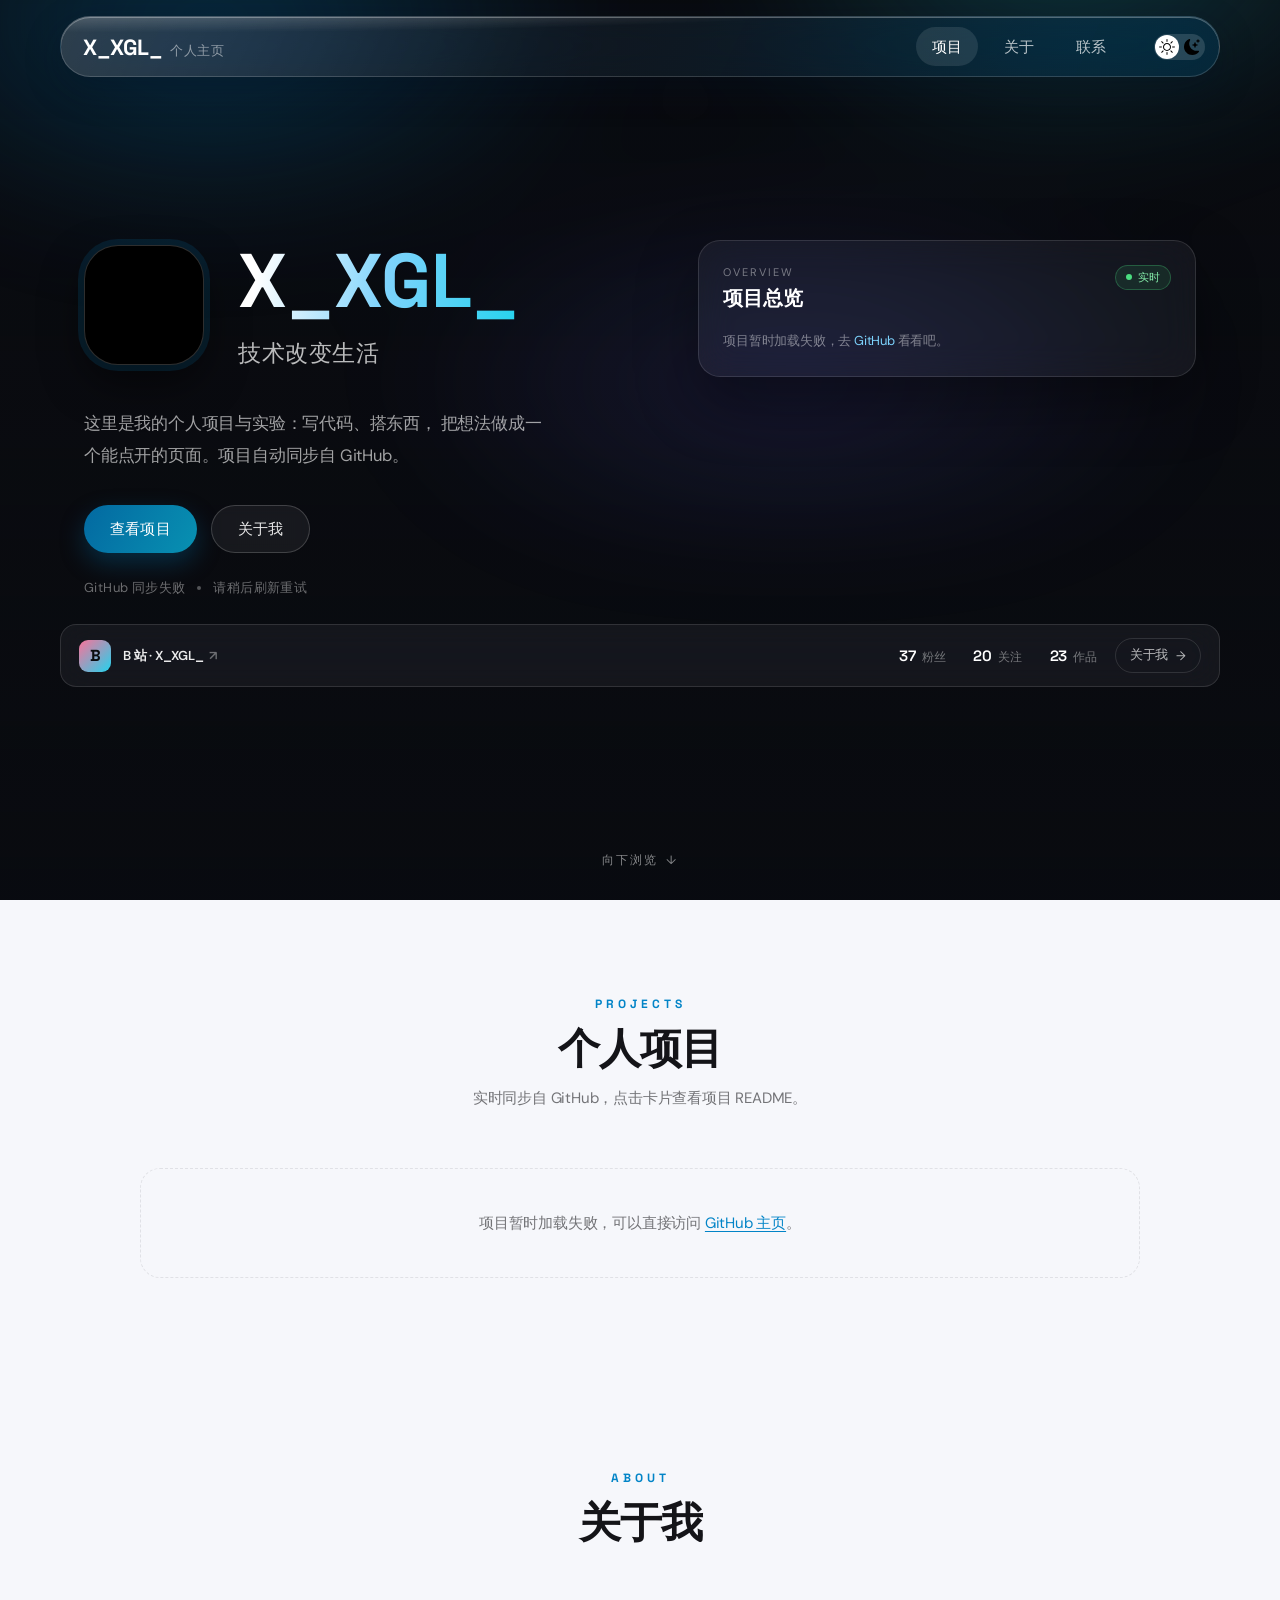
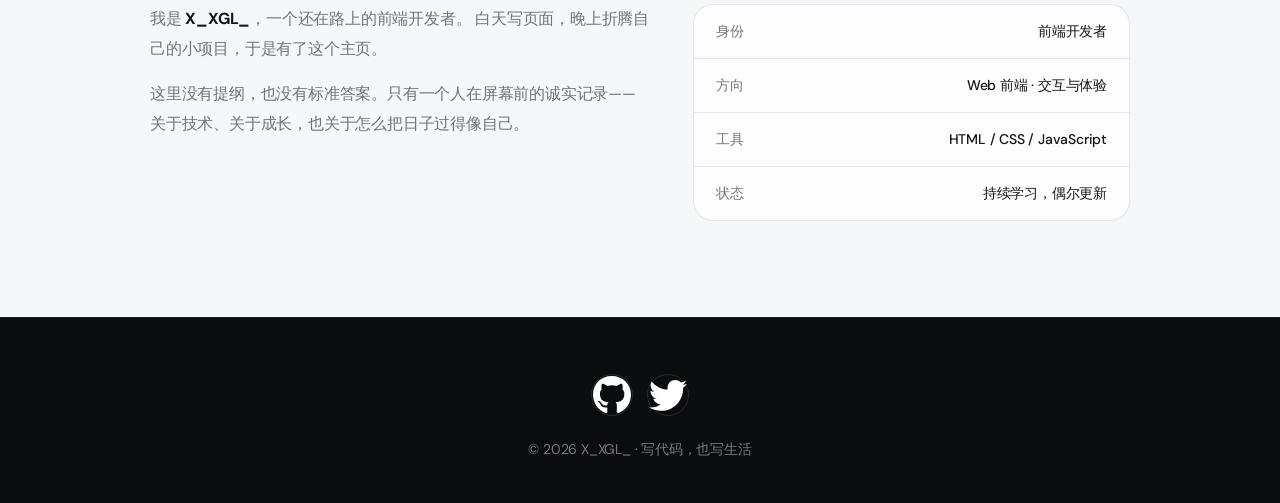
==== commit 74e22ca7: "111" ====
--- a/index.html
+++ b/index.html
@@ -59,31 +59,89 @@
 
     <!-- Hero section -->
     <header class="hero">
+      <div class="hero__bg" aria-hidden="true"></div>
       <div class="hero__glow" aria-hidden="true"></div>
-      <div class="hero__grid-bg" aria-hidden="true"></div>
       <div class="container hero__inner">
-        <div class="hero__badge">
-          <span class="hero__dot"></span>正在持续更新
-        </div>
-        <img src="./img.svg" alt="X_XGL_ 头像" class="hero__avatar" />
-        <h1 class="hero__title">
-          <span class="hero__name">X_XGL_</span>
-          <span class="hero__line">写代码，也写生活</span>
-        </h1>
-        <p class="hero__desc">
-          这里是我的个人项目与实验：写代码、搭东西，
-          把想法做成一个能点开的页面。项目自动同步自 GitHub。
-        </p>
-        <div class="hero__actions">
-          <a class="btn" href="#projects">查看项目</a>
-          <a class="btn btn-ghost" href="#about">关于我</a>
-        </div>
-        <div class="hero__meta">
-          <span id="heroUpdated">正在同步 GitHub</span>
-          <span class="hero__meta-divider"></span>
-          <span id="heroCount">项目加载中…</span>
-        </div>
-      </div>
+        <div class="hero__main">
+          <div class="hero__profile">
+            <img src="./img.svg" alt="X_XGL_ 头像" class="hero__avatar" />
+            <div class="hero__identity">
+              <h1 class="hero__title">
+                <span class="hero__name">X_XGL_</span>
+                <span class="hero__line">技术改变生活</span>
+              </h1>
+            </div>
+          </div>
+
+          <div class="hero__intro">
+            <p class="hero__desc">
+              这里是我的个人项目与实验：写代码、搭东西，
+              把想法做成一个能点开的页面。项目自动同步自 GitHub。
+            </p>
+            <div class="hero__actions">
+              <a class="btn" href="#projects">查看项目</a>
+              <a class="btn btn-ghost" href="#about">关于我</a>
+            </div>
+            <div class="hero__meta">
+              <span id="heroUpdated">正在同步 GitHub</span>
+              <span class="hero__meta-divider"></span>
+              <span id="heroCount">项目加载中…</span>
+            </div>
+          </div>
+        </div>
+
+        <aside class="overview" aria-label="项目总览">
+          <div class="overview__head">
+            <div>
+              <p class="overview__eyebrow">OVERVIEW</p>
+              <h2 class="overview__title">项目总览</h2>
+            </div>
+            <span class="overview__live"><span class="overview__live-dot"></span>实时</span>
+          </div>
+
+          <div class="overview__list" id="overviewProjects">
+            <p class="overview__state">正在同步 GitHub…</p>
+          </div>
+        </aside>
+      </div>
+
+      <div class="container hero__footer">
+        <a
+          class="bili-card"
+          href="https://space.bilibili.com/1511346920"
+          target="_blank"
+          rel="noopener"
+        >
+          <span class="bili-card__avatar" aria-hidden="true">B</span>
+          <span class="bili-card__name">
+            B 站 · X_XGL_
+            <span class="bili-card__arrow" aria-hidden="true">↗</span>
+          </span>
+          <span class="bili-card__stats">
+            <span>
+              <strong id="biliFollower">—</strong>
+              <em>粉丝</em>
+            </span>
+            <span>
+              <strong id="biliFollowing">—</strong>
+              <em>关注</em>
+            </span>
+            <span>
+              <strong id="biliVideos">—</strong>
+              <em>作品</em>
+            </span>
+          </span>
+        </a>
+
+        <a class="hero__about" href="#about">
+          关于我
+          <span aria-hidden="true">→</span>
+        </a>
+      </div>
+
+      <a class="hero__scroll" href="#projects">
+        向下浏览<span aria-hidden="true">↓</span>
+      </a>
     </header>
 
     <!-- Projects -->
--- a/css/main.css
+++ b/css/main.css
@@ -273,8 +273,13 @@
 
 .hero {
   position: relative;
+  display: flex;
+  flex-direction: column;
+  justify-content: center;
   overflow: hidden;
-  padding: clamp(96px, 13vh, 140px) 0 clamp(70px, 11vh, 120px);
+  min-height: 100vh;
+  min-height: 100svh;
+  padding: clamp(96px, 12vh, 130px) 0 clamp(72px, 9vh, 100px);
   background-color: var(--header-bg);
   color: var(--header-text);
   text-align: center;
@@ -300,25 +305,33 @@
       transparent 70%
     );
   filter: blur(60px);
+  opacity: 0.6;
   animation: floatGlow 14s ease-in-out infinite alternate;
 }
 
-.hero__grid-bg {
+.hero__bg {
   position: absolute;
   inset: 0;
   background-image: linear-gradient(
-      to right,
-      rgba(255, 255, 255, 0.045) 1px,
-      transparent 1px
+      180deg,
+      rgba(9, 11, 16, 0.82) 0%,
+      rgba(9, 11, 16, 0.6) 45%,
+      rgba(9, 11, 16, 0.94) 100%
     ),
-    linear-gradient(to bottom, rgba(255, 255, 255, 0.045) 1px, transparent 1px);
-  background-size: 56px 56px;
-  mask-image: radial-gradient(70% 60% at 50% 40%, #000 20%, transparent 100%);
-  -webkit-mask-image: radial-gradient(
-    70% 60% at 50% 40%,
-    #000 20%,
-    transparent 100%
-  );
+    url("https://trae-api-cn.mchost.guru/api/ide/v1/text_to_image?prompt=cinematic%20night%20mountain%20landscape%20with%20aurora%2C%20icy%20blue%20and%20cyan%20glow%2C%20misty%20valleys%2C%20stars%2C%20ultra%20detailed%2C%20moody%20atmosphere%2C%20no%20text&image_size=landscape_16_9");
+  background-position: center;
+  background-size: cover;
+  background-repeat: no-repeat;
+  animation: heroBgIn 1.4s ease-out both;
+}
+
+@keyframes heroBgIn {
+  from {
+    opacity: 0;
+  }
+  to {
+    opacity: 1;
+  }
 }
 
 @keyframes floatGlow {
@@ -333,51 +346,39 @@
 .hero__inner {
   position: relative;
   z-index: 1;
+  display: grid;
+  grid-template-columns: minmax(0, 1.05fr) minmax(0, 0.95fr);
+  align-items: start;
+  gap: clamp(36px, 5vw, 76px);
+  text-align: left;
+}
+
+.hero__main {
   display: flex;
   flex-direction: column;
-  align-items: center;
-}
-
-.hero__badge {
-  display: inline-flex;
-  align-items: center;
-  gap: 8px;
-  margin-bottom: 28px;
-  padding: 7px 16px;
-  border: 1px solid rgba(255, 255, 255, 0.14);
-  border-radius: 999px;
-  background-color: rgba(255, 255, 255, 0.06);
-  backdrop-filter: blur(6px);
-  font-size: 13px;
-  color: rgba(255, 255, 255, 0.75);
-}
-
-.hero__dot {
-  width: 7px;
-  height: 7px;
-  border-radius: 50%;
-  background-color: #4ade80;
-  box-shadow: 0 0 0 0 rgba(74, 222, 128, 0.7);
-  animation: pulseDot 2s infinite;
-}
-
-@keyframes pulseDot {
-  0% {
-    box-shadow: 0 0 0 0 rgba(74, 222, 128, 0.55);
-  }
-  70% {
-    box-shadow: 0 0 0 8px rgba(74, 222, 128, 0);
-  }
-  100% {
-    box-shadow: 0 0 0 0 rgba(74, 222, 128, 0);
-  }
+  min-width: 0;
+}
+
+.hero__profile {
+  display: flex;
+  align-items: center;
+  gap: clamp(20px, 3vw, 34px);
+  min-width: 0;
+}
+
+.hero__identity {
+  display: flex;
+  flex-direction: column;
+  align-items: flex-start;
+  gap: 18px;
+  min-width: 0;
 }
 
 .hero__avatar {
-  width: 88px;
-  height: 88px;
-  margin-bottom: 28px;
-  border-radius: 26px;
+  flex: 0 0 auto;
+  width: clamp(88px, 11vw, 120px);
+  height: clamp(88px, 11vw, 120px);
+  border-radius: clamp(26px, 3vw, 34px);
   border: 1px solid rgba(255, 255, 255, 0.18);
   background-color: #000;
   box-shadow: 0 0 0 6px rgba(var(--accent-rgb), 0.14),
@@ -399,17 +400,24 @@
 .hero__title {
   display: flex;
   flex-direction: column;
-  gap: 6px;
-  margin-bottom: 24px;
+  align-items: flex-start;
+  gap: 10px;
 }
 
 .hero__name {
+  display: inline-block;
+  padding: 0 0.06em 0.06em 0;
   font-family: "Space Grotesk", sans-serif;
-  font-size: clamp(48px, 9vw, 92px);
+  font-size: clamp(44px, 6.4vw, 76px);
   font-weight: 700;
-  line-height: 1;
-  letter-spacing: -2px;
-  background: linear-gradient(100deg, #fff 8%, #7dd3fc 52%, #22d3ee 100%);
+  line-height: 1.08;
+  letter-spacing: 0;
+  background-image: linear-gradient(
+    100deg,
+    #fff 8%,
+    #7dd3fc 52%,
+    #22d3ee 100%
+  );
   -webkit-background-clip: text;
   background-clip: text;
   color: transparent;
@@ -417,24 +425,32 @@
 
 .hero__line {
   font-family: "Poppins", sans-serif;
-  font-size: clamp(20px, 3vw, 30px);
+  font-size: clamp(17px, 2vw, 23px);
   font-weight: 500;
-  color: rgba(255, 255, 255, 0.82);
-  letter-spacing: 1px;
+  color: rgba(255, 255, 255, 0.72);
+  letter-spacing: 0.5px;
+}
+
+.hero__intro {
+  display: flex;
+  flex-direction: column;
+  align-items: flex-start;
+  margin-top: clamp(26px, 3vw, 38px);
+  min-width: 0;
 }
 
 .hero__desc {
-  max-width: 560px;
-  margin-bottom: 36px;
-  font-size: 17px;
-  line-height: 1.75;
+  max-width: 470px;
+  margin-bottom: 34px;
+  font-size: 16.5px;
+  line-height: 1.9;
   color: rgba(255, 255, 255, 0.62);
 }
 
 .hero__actions {
   display: flex;
   flex-wrap: wrap;
-  justify-content: center;
+  justify-content: flex-start;
   gap: 14px;
 }
 
@@ -442,10 +458,309 @@
   display: flex;
   align-items: center;
   gap: 12px;
-  margin-top: 34px;
+  margin-top: 26px;
   font-size: 13px;
   letter-spacing: 0.4px;
   color: rgba(255, 255, 255, 0.4);
+}
+
+.hero__scroll {
+  position: absolute;
+  left: 50%;
+  bottom: clamp(20px, 3.5vh, 34px);
+  z-index: 2;
+  display: inline-flex;
+  align-items: center;
+  gap: 8px;
+  transform: translateX(-50%);
+  font-size: 12px;
+  letter-spacing: 2px;
+  color: rgba(255, 255, 255, 0.5);
+  transition: color 0.2s ease;
+}
+
+.hero__scroll:hover {
+  color: rgba(255, 255, 255, 0.95);
+}
+
+.hero__scroll span {
+  animation: scrollHint 1.8s ease-in-out infinite;
+}
+
+@keyframes scrollHint {
+  0%,
+  100% {
+    transform: translateY(0);
+    opacity: 0.5;
+  }
+  50% {
+    transform: translateY(4px);
+    opacity: 1;
+  }
+}
+
+.overview {
+  position: relative;
+  padding: 24px;
+  border: 1px solid rgba(255, 255, 255, 0.12);
+  border-radius: 22px;
+  background: rgba(255, 255, 255, 0.05);
+  -webkit-backdrop-filter: blur(18px) saturate(140%);
+  backdrop-filter: blur(18px) saturate(140%);
+  box-shadow: 0 24px 60px rgba(0, 0, 0, 0.35);
+  text-align: left;
+}
+
+.overview__head {
+  display: flex;
+  align-items: flex-start;
+  justify-content: space-between;
+  gap: 14px;
+  margin-bottom: 18px;
+}
+
+.overview__eyebrow {
+  margin-bottom: 6px;
+  font-size: 11px;
+  letter-spacing: 2px;
+  color: rgba(255, 255, 255, 0.42);
+}
+
+.overview__title {
+  font-family: "Space Grotesk", sans-serif;
+  font-size: 20px;
+  font-weight: 600;
+  color: #fff;
+}
+
+.overview__live {
+  display: inline-flex;
+  align-items: center;
+  gap: 6px;
+  padding: 4px 10px;
+  border: 1px solid rgba(74, 222, 128, 0.28);
+  border-radius: 999px;
+  background: rgba(74, 222, 128, 0.1);
+  font-size: 11px;
+  color: #86efac;
+  white-space: nowrap;
+}
+
+.overview__live-dot {
+  width: 6px;
+  height: 6px;
+  border-radius: 50%;
+  background: #4ade80;
+}
+
+.overview__list {
+  display: flex;
+  flex-direction: column;
+  gap: 10px;
+}
+
+.overview__state {
+  font-size: 13px;
+  line-height: 1.7;
+  color: rgba(255, 255, 255, 0.45);
+}
+
+.overview__state a {
+  color: #7dd3fc;
+}
+
+.overview__item {
+  display: flex;
+  flex-direction: column;
+  gap: 8px;
+  width: 100%;
+  padding: 14px 16px;
+  border: 1px solid rgba(255, 255, 255, 0.1);
+  border-radius: 14px;
+  background: rgba(255, 255, 255, 0.04);
+  color: inherit;
+  font: inherit;
+  text-align: left;
+  cursor: pointer;
+  transition: transform 0.2s ease, border-color 0.2s ease,
+    background 0.2s ease;
+}
+
+.overview__item:hover {
+  transform: translateY(-2px);
+  border-color: rgba(var(--accent-rgb), 0.55);
+  background: rgba(255, 255, 255, 0.08);
+}
+
+.overview__item:focus-visible {
+  outline: 2px solid rgba(var(--accent-rgb), 0.7);
+  outline-offset: 2px;
+}
+
+.overview__item-top {
+  display: flex;
+  align-items: center;
+  justify-content: space-between;
+  gap: 12px;
+}
+
+.overview__name {
+  overflow: hidden;
+  font-family: "Space Grotesk", sans-serif;
+  font-size: 15px;
+  font-weight: 600;
+  color: #fff;
+  text-overflow: ellipsis;
+  white-space: nowrap;
+}
+
+.overview__stars {
+  flex: 0 0 auto;
+  font-size: 12px;
+  color: rgba(255, 255, 255, 0.5);
+}
+
+.overview__desc {
+  display: -webkit-box;
+  overflow: hidden;
+  font-size: 12.5px;
+  line-height: 1.6;
+  color: rgba(255, 255, 255, 0.52);
+  -webkit-box-orient: vertical;
+  -webkit-line-clamp: 1;
+}
+
+.overview__meta {
+  display: flex;
+  align-items: center;
+  justify-content: space-between;
+  gap: 10px;
+  font-size: 11.5px;
+  letter-spacing: 0.3px;
+  color: rgba(255, 255, 255, 0.44);
+}
+
+.overview__lang {
+  display: inline-flex;
+  align-items: center;
+  gap: 6px;
+}
+
+.overview__lang-dot {
+  width: 7px;
+  height: 7px;
+  border-radius: 50%;
+  background: var(--accent);
+}
+
+.overview__activity {
+  color: rgba(125, 211, 252, 0.85);
+}
+
+.hero__footer {
+  position: relative;
+  z-index: 1;
+  display: flex;
+  align-items: center;
+  gap: 18px;
+  margin-top: clamp(20px, 3vh, 32px);
+  padding: 13px 18px;
+  border: 1px solid rgba(255, 255, 255, 0.12);
+  border-radius: 16px;
+  background: rgba(255, 255, 255, 0.05);
+  -webkit-backdrop-filter: blur(18px) saturate(140%);
+  backdrop-filter: blur(18px) saturate(140%);
+}
+
+.bili-card {
+  display: flex;
+  flex: 1;
+  align-items: center;
+  gap: 12px;
+  min-width: 0;
+}
+
+.bili-card__avatar {
+  display: grid;
+  flex: 0 0 auto;
+  place-items: center;
+  width: 32px;
+  height: 32px;
+  border-radius: 9px;
+  background: linear-gradient(135deg, #fb7299, #22d3ee);
+  color: #0b0c10;
+  font-family: "Space Grotesk", sans-serif;
+  font-weight: 700;
+}
+
+.bili-card__name {
+  font-size: 13px;
+  font-weight: 600;
+  color: rgba(255, 255, 255, 0.92);
+  white-space: nowrap;
+}
+
+.bili-card__arrow {
+  margin-left: 3px;
+  color: rgba(255, 255, 255, 0.38);
+  transition: color 0.2s ease;
+}
+
+.bili-card:hover .bili-card__arrow {
+  color: #fff;
+}
+
+.bili-card__stats {
+  display: flex;
+  align-items: center;
+  gap: clamp(14px, 2.4vw, 28px);
+  margin-left: auto;
+}
+
+.bili-card__stats > span {
+  display: flex;
+  align-items: baseline;
+  gap: 6px;
+}
+
+.bili-card__stats strong {
+  font-family: "Space Grotesk", sans-serif;
+  font-size: 15px;
+  font-weight: 600;
+  color: #fff;
+}
+
+.bili-card__stats em {
+  font-size: 11.5px;
+  font-style: normal;
+  color: rgba(255, 255, 255, 0.42);
+}
+
+.hero__about {
+  display: inline-flex;
+  flex: 0 0 auto;
+  align-items: center;
+  gap: 8px;
+  padding: 8px 14px;
+  border: 1px solid rgba(255, 255, 255, 0.12);
+  border-radius: 999px;
+  font-size: 12.5px;
+  color: rgba(255, 255, 255, 0.7);
+  transition: color 0.2s ease, border-color 0.2s ease, background 0.2s ease;
+}
+
+.hero__about span {
+  transition: transform 0.2s ease;
+}
+
+.hero__about:hover {
+  color: #fff;
+  border-color: rgba(var(--accent-rgb), 0.55);
+  background: rgba(255, 255, 255, 0.06);
+}
+
+.hero__about:hover span {
+  transform: translateX(3px);
 }
 
 .hero__meta-divider {
@@ -927,6 +1242,19 @@
 }
 
 @media (max-width: 900px) {
+  .hero__inner {
+    grid-template-columns: 1fr;
+    gap: 34px;
+  }
+
+  .overview {
+    margin-top: 30px;
+  }
+
+  .hero__desc {
+    max-width: none;
+  }
+
   .about__grid {
     grid-template-columns: 1fr;
     gap: 26px;
@@ -969,11 +1297,35 @@
     padding: 6px 10px;
   }
 
+  .hero__profile {
+    gap: 18px;
+  }
+
+  .hero {
+    padding: 110px 0 76px;
+  }
+
+  .hero__scroll {
+    bottom: 16px;
+    font-size: 11px;
+  }
+
   .hero__avatar {
     width: 72px;
     height: 72px;
-    margin-bottom: 22px;
     border-radius: 22px;
+  }
+
+  .hero__identity {
+    gap: 14px;
+  }
+
+  .hero__name {
+    font-size: 42px;
+  }
+
+  .hero__line {
+    font-size: 16px;
   }
 
   .hero__desc {
@@ -985,6 +1337,34 @@
     font-size: 12px;
   }
 
+  .overview {
+    margin-top: 32px;
+    padding: 20px;
+    border-radius: 18px;
+  }
+
+  .hero__footer {
+    flex-wrap: wrap;
+    gap: 12px;
+    margin-top: 18px;
+    padding: 12px 14px;
+  }
+
+  .bili-card {
+    flex-wrap: wrap;
+    row-gap: 10px;
+  }
+
+  .bili-card__stats {
+    width: 100%;
+    margin-left: 44px;
+    gap: 18px;
+  }
+
+  .hero__about {
+    margin-left: auto;
+  }
+
   .section-head {
     margin-bottom: 32px;
   }
@@ -1029,7 +1409,7 @@
   }
 
   .hero__glow,
-  .hero__dot,
+  .hero__scroll span,
   .hero__avatar {
     animation: none;
   }
